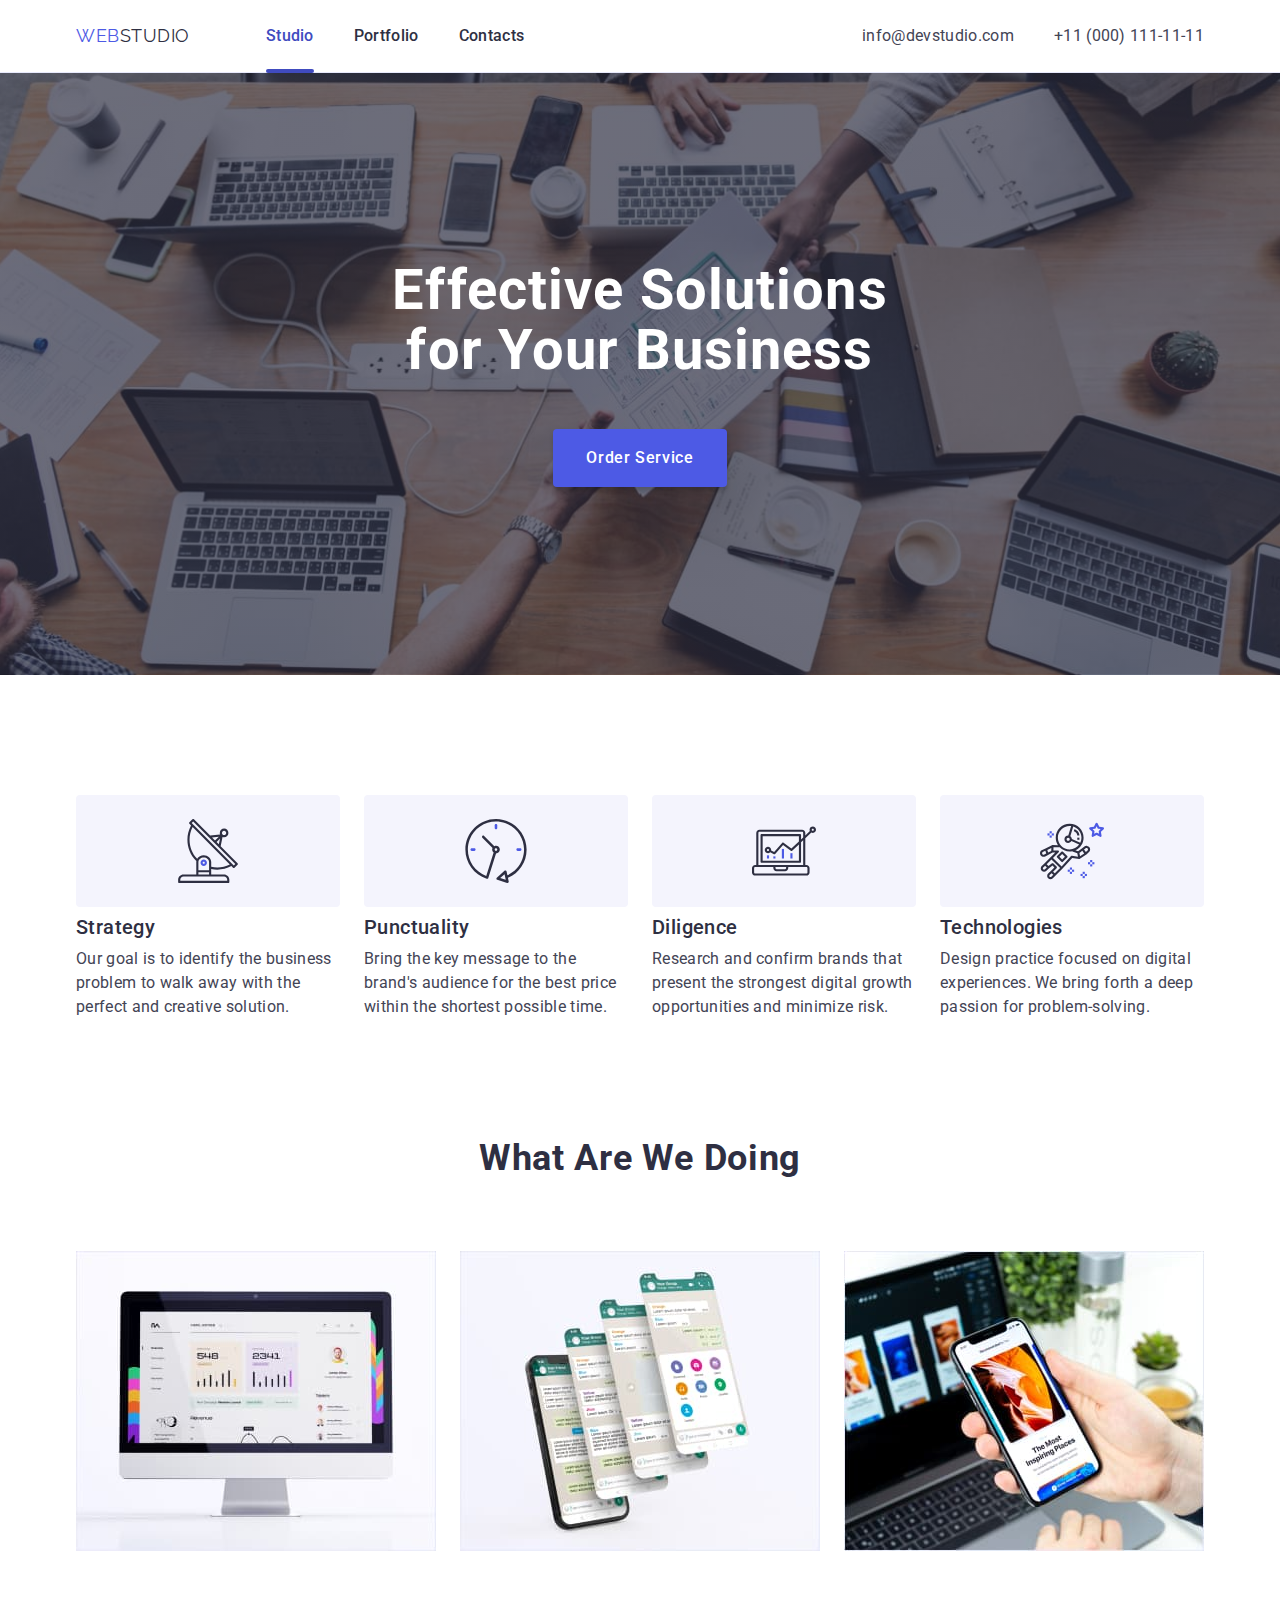
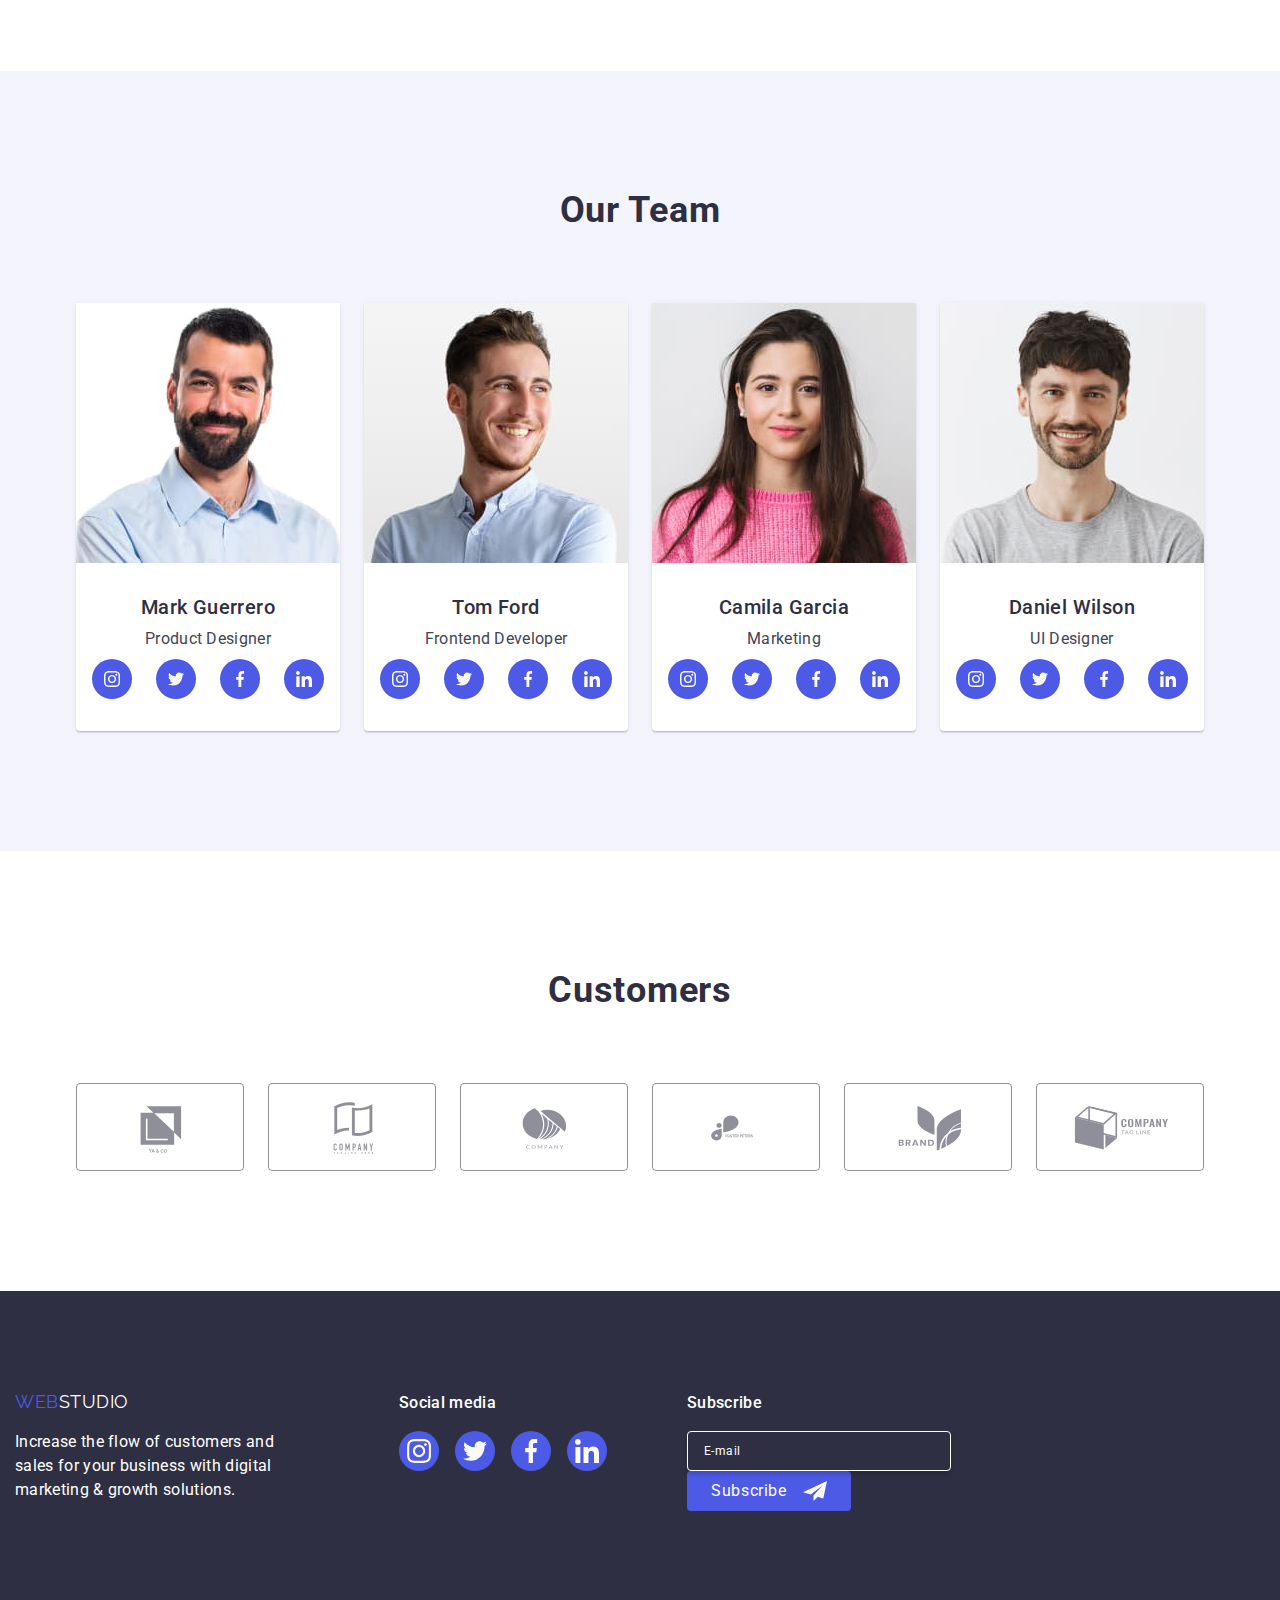
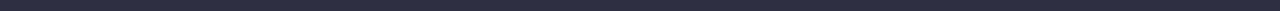
==== index.html @ 3566c00b "checkbox fixed" ====
<!DOCTYPE html>
<html lang="en">
  <head>
    <meta charset="UTF-8" />
    <meta name="viewport" content="width=device-width, initial-scale=1.0" />
    <title>Homework 5</title>
    <link rel="preconnect" href="https://fonts.googleapis.com" />
    <link rel="preconnect" href="https://fonts.gstatic.com" crossorigin />
    <link
      href="https://fonts.googleapis.com/css2?family=Raleway:wght@800&family=Roboto:wght@400;500;700&display=swap"
      rel="stylesheet"
    />
    <link
      rel="stylesheet"
      href="https://cdnjs.cloudflare.com/ajax/libs/modern-normalize/2.0.0/modern-normalize.min.css"
    />
    <link rel="stylesheet" href="./css/styles.css" />
  </head>
  <body>
    <header class="header">
      <div class="container">
        <nav class="header-navigation-section">
          <a href="./index.html" class="logo link">
            Web<span class="web_logo">Studio</span>
          </a>
          <ul class="nav-list list">
            <li class="nav-list-items">
              <a href="./index.html" class="current nav-link link"
                >Studio
                <div class="underline"></div
              ></a>
            </li>
            <li class="nav-list-items">
              <a href="./portfolio.html" class="nav-link link">Portfolio </a>
            </li>
            <li class="nav-list-items">
              <a href="" class="nav-link link">Contacts </a>
            </li>
          </ul>
        </nav>
        <address class="header-navigation-address">
          <ul class="address-list list">
            <li class="address-list-items">
              <a href="mailto:info@devstudio.com" class="connect link"
                >info@devstudio.com
              </a>
            </li>
            <li class="address-list-items">
              <a href="tel:+110001111111" class="connect link">+11 (000) 111-11-11</a>
            </li>
          </ul>
        </address>
      </div>
    </header>
    <main>
      <section class="hero section-a section">
        <div class="container hero-container">
          <h1 class="h-hero">Effective Solutions for Your Business</h1>
          <button data-modal-open type="button" class="main_button">Order Service</button>
        </div>
      </section>
      <section class="section-b section">
        <div class="container">
          <h2 class="visually-hidden">Description</h2>
          <ul class="list discription-list">
            <li class="discription-list-items anthena-icon">
              <div class="description-icons-div">
                <svg class="description-icons" width="64" height="64">
                  <use xlink:href="./images/icons.svg#icon-description-one"></use>
                </svg>
              </div>
              <h3 class="desc-three">Strategy</h3>
              <p class="desc-p">
                Our goal is to identify the business problem to walk away with the perfect
                and creative solution.
              </p>
            </li>
            <li class="discription-list-items clock-icon">
              <div class="description-icons-div">
                <svg class="description-icons" width="64" height="64">
                  <use xlink:href="./images/icons.svg#icon-description-two"></use>
                </svg>
              </div>
              <h3 class="desc-three">Punctuality</h3>
              <p class="desc-p">
                Bring the key message to the brand's audience for the best price within
                the shortest possible time.
              </p>
            </li>
            <li class="discription-list-items computer-icon">
              <div class="description-icons-div">
                <svg class="description-icons" width="64" height="64">
                  <use xlink:href="./images/icons.svg#icon-description-three"></use>
                </svg>
              </div>
              <h3 class="desc-three">Diligence</h3>
              <p class="desc-p">
                Research and confirm brands that present the strongest digital growth
                opportunities and minimize risk.
              </p>
            </li>
            <li class="discription-list-items cosmo-icon">
              <div class="description-icons-div">
                <svg class="description-icons" width="64" height="64">
                  <use xlink:href="./images/icons.svg#icon-discription-four"></use>
                </svg>
              </div>
              <h3 class="desc-three">Technologies</h3>
              <p class="desc-p">
                Design practice focused on digital experiences. We bring forth a deep
                passion for problem-solving.
              </p>
            </li>
          </ul>
        </div>
      </section>
      <section class="section-c section">
        <div class="container">
          <h2 class="all-two">What are we doing</h2>
          <ul class="list discription-list-img">
            <li class="discription-list-img-items">
              <img src="./images/what-1.jpg" alt="monitor" width="360" height="300" />
            </li>
            <li class="discription-list-img-items">
              <img
                src="./images/what-2.jpg"
                alt="multiple-screen"
                width="360"
                height="300"
              />
            </li>
            <li class="discription-list-img-items">
              <img
                src="./images/what-3.jpg"
                alt="mobile-phone"
                width="360"
                height="300"
              />
            </li>
          </ul>
        </div>
      </section>
      <section class="team_section section-d section">
        <div class="container">
          <h2 class="all-two">Our Team</h2>
          <ul class="list team-cards-list">
            <li class="team-cards-items">
              <img
                src="./images/product-designer.jpg"
                alt="Designer"
                width="264"
                height="260"
              />
              <div class="team-cards-text">
                <h3 class="desc-three">Mark Guerrero</h3>
                <p class="desc-p">Product Designer</p>
                <ul class="social-media-list-team">
                  <li class="social-media-list-items-team">
                    <a
                      class="link team-social-link"
                      href="https://instagram.com"
                      target="_blank"
                      ><svg class="icon team-icon" width="16" height="16">
                        <use
                          class="footer-social"
                          xlink:href="./images/icons.svg#icon-instagram"
                        ></use>
                      </svg>
                    </a>
                  </li>
                  <li class="social-media-list-items-team">
                    <a
                      class="link team-social-link"
                      href="https://twitter.com"
                      target="_blank"
                      ><svg class="icon team-icon" width="16" height="16">
                        <use
                          class="footer-social"
                          xlink:href="./images/icons.svg#icon-twitter"
                        ></use>
                      </svg>
                    </a>
                  </li>
                  <li class="social-media-list-items-team">
                    <a
                      class="link team-social-link"
                      href="https://facebook.com"
                      target="_blank"
                    >
                      <svg class="icon team-icon" width="16" height="16">
                        <use
                          class="footer-social"
                          xlink:href="./images/icons.svg#icon-facebook"
                        ></use>
                      </svg>
                    </a>
                  </li>
                  <li class="social-media-list-items-team">
                    <a
                      class="link team-social-link"
                      href="https://linkedin.com"
                      target="_blank"
                    >
                      <svg class="icon team-icon" width="16" height="16">
                        <use
                          class="footer-social"
                          xlink:href="./images/icons.svg#icon-linkedin"
                        ></use>
                      </svg>
                    </a>
                  </li>
                </ul>
              </div>
            </li>
            <li class="team-cards-items">
              <img
                src="./images/front-end-dev.jpg"
                alt="Frontend developer"
                width="264"
                height="260"
              />
              <div class="team-cards-text">
                <h3 class="desc-three">Tom Ford</h3>
                <p class="desc-p">Frontend Developer</p>
                <ul class="social-media-list-team">
                  <li class="social-media-list-items-team">
                    <a
                      class="link team-social-link"
                      href="https://instagram.com"
                      target="_blank"
                      ><svg class="icon team-icon" width="16" height="16">
                        <use
                          class="footer-social"
                          xlink:href="./images/icons.svg#icon-instagram"
                        ></use>
                      </svg>
                    </a>
                  </li>
                  <li class="social-media-list-items-team">
                    <a
                      class="link team-social-link"
                      href="https://twitter.com"
                      target="_blank"
                      ><svg class="icon team-icon" width="16" height="16">
                        <use
                          class="footer-social"
                          xlink:href="./images/icons.svg#icon-twitter"
                        ></use>
                      </svg>
                    </a>
                  </li>
                  <li class="social-media-list-items-team">
                    <a
                      class="link team-social-link"
                      href="https://facebook.com"
                      target="_blank"
                    >
                      <svg class="icon team-icon" width="16" height="16">
                        <use
                          class="footer-social"
                          xlink:href="./images/icons.svg#icon-facebook"
                        ></use>
                      </svg>
                    </a>
                  </li>
                  <li class="social-media-list-items-team">
                    <a
                      class="link team-social-link"
                      href="https://linkedin.com"
                      target="_blank"
                    >
                      <svg class="icon team-icon" width="16" height="16">
                        <use
                          class="footer-social"
                          xlink:href="./images/icons.svg#icon-linkedin"
                        ></use>
                      </svg>
                    </a>
                  </li>
                </ul>
              </div>
            </li>
            <li class="team-cards-items">
              <img
                src="./images/marketologist.jpg"
                alt="Marketologist"
                width="264"
                height="260"
              />
              <div class="team-cards-text">
                <h3 class="desc-three">Camila Garcia</h3>
                <p class="desc-p">Marketing</p>
                <ul class="social-media-list-team">
                  <li class="social-media-list-items-team">
                    <a
                      class="link team-social-link"
                      href="https://instagram.com"
                      target="_blank"
                      ><svg class="icon team-icon" width="16" height="16">
                        <use
                          class="footer-social"
                          xlink:href="./images/icons.svg#icon-instagram"
                        ></use>
                      </svg>
                    </a>
                  </li>
                  <li class="social-media-list-items-team">
                    <a
                      class="link team-social-link"
                      href="https://twitter.com"
                      target="_blank"
                      ><svg class="icon team-icon" width="16" height="16">
                        <use
                          class="footer-social"
                          xlink:href="./images/icons.svg#icon-twitter"
                        ></use>
                      </svg>
                    </a>
                  </li>
                  <li class="social-media-list-items-team">
                    <a
                      class="link team-social-link"
                      href="https://facebook.com"
                      target="_blank"
                    >
                      <svg class="icon team-icon" width="16" height="16">
                        <use
                          class="footer-social"
                          xlink:href="./images/icons.svg#icon-facebook"
                        ></use>
                      </svg>
                    </a>
                  </li>
                  <li class="social-media-list-items-team">
                    <a
                      class="link team-social-link"
                      href="https://linkedin.com"
                      target="_blank"
                    >
                      <svg class="icon team-icon" width="16" height="16">
                        <use
                          class="footer-social"
                          xlink:href="./images/icons.svg#icon-linkedin"
                        ></use>
                      </svg>
                    </a>
                  </li>
                </ul>
              </div>
            </li>
            <li class="team-cards-items">
              <img src="./images/designer.jpg" alt="designer" width="264" height="260" />
              <div class="team-cards-text">
                <h3 class="desc-three">Daniel Wilson</h3>
                <p class="desc-p">UI Designer</p>
                <ul class="social-media-list-team">
                  <li class="social-media-list-items-team">
                    <a
                      class="link team-social-link"
                      href="https://instagram.com"
                      target="_blank"
                      ><svg class="icon team-icon" width="16" height="16">
                        <use
                          class="footer-social"
                          xlink:href="./images/icons.svg#icon-instagram"
                        ></use>
                      </svg>
                    </a>
                  </li>
                  <li class="social-media-list-items-team">
                    <a
                      class="link team-social-link"
                      href="https://twitter.com"
                      target="_blank"
                      ><svg class="icon team-icon" width="16" height="16">
                        <use
                          class="footer-social"
                          xlink:href="./images/icons.svg#icon-twitter"
                        ></use>
                      </svg>
                    </a>
                  </li>
                  <li class="social-media-list-items-team">
                    <a
                      class="link team-social-link"
                      href="https://facebook.com"
                      target="_blank"
                    >
                      <svg class="icon team-icon" width="16" height="16">
                        <use
                          class="footer-social"
                          xlink:href="./images/icons.svg#icon-facebook"
                        ></use>
                      </svg>
                    </a>
                  </li>
                  <li class="social-media-list-items-team">
                    <a
                      class="link team-social-link"
                      href="https://linkedin.com"
                      target="_blank"
                    >
                      <svg class="icon team-icon" width="16" height="16">
                        <use
                          class="footer-social"
                          xlink:href="./images/icons.svg#icon-linkedin"
                        ></use>
                      </svg>
                    </a>
                  </li>
                </ul>
              </div>
            </li>
          </ul>
        </div>
      </section>
      <section class="section customers-section section-f">
        <div class="container">
          <h2 class="all-two">Customers</h2>
          <ul class="customers-list list">
            <li class="customers-list-items">
              <a href="" class="link customer-links">
                <svg class="icon customers" width="104" height="56">
                  <use xlink:href="./images/icons.svg#icon-customer-one"></use>
                </svg>
              </a>
            </li>
            <li class="customers-list-items">
              <a href="" class="link customer-links">
                <svg class="icon customers" width="104" height="56">
                  <use xlink:href="./images/icons.svg#icon-customer-two"></use>
                </svg>
              </a>
            </li>
            <li class="customers-list-items">
              <a href="" class="link customer-links">
                <svg class="icon customers" width="104" height="56">
                  <use xlink:href="./images/icons.svg#icon-customer-three"></use>
                </svg>
              </a>
            </li>
            <li class="customers-list-items">
              <a href="" class="link customer-links">
                <svg class="icon customers" width="104" height="56">
                  <use xlink:href="./images/icons.svg#icon-customer-four"></use>
                </svg>
              </a>
            </li>
            <li class="customers-list-items">
              <a href="" class="link customer-links">
                <svg class="icon customers" width="104" height="56">
                  <use xlink:href="./images/icons.svg#icon-customer-five"></use>
                </svg>
              </a>
            </li>
            <li class="customers-list-items">
              <a href="" class="link customer-links">
                <svg class="icon customers" width="104" height="56">
                  <use xlink:href="./images/icons.svg#icon-customer-six"></use>
                </svg>
              </a>
            </li>
          </ul>
        </div>
      </section>
    </main>
    <footer class="footer">
      <div class="container footer-div">
        <div class="logo-text">
          <a href="./index.html" class="logo link logo-bottom"
            >Web<span class="web_logo white_logo">Studio</span></a
          >
          <p class="footer-p">
            Increase the flow of customers and sales for your business with digital
            marketing & growth solutions.
          </p>
        </div>
        <div class="social-media">
          <p class="social-media-paragraph">Social media</p>
          <ul class="social-media-list">
            <li class="social-media-list-items">
              <a
                class="link foter-icon-links"
                href="https://instagram.com"
                target="_blank"
                ><svg class="icon footer-icon" width="24" height="24">
                  <use
                    class="footer-social"
                    xlink:href="./images/icons.svg#icon-instagram"
                  ></use>
                </svg>
              </a>
            </li>
            <li class="social-media-list-items">
              <a class="link foter-icon-links" href="https://twitter.com" target="_blank"
                ><svg class="icon footer-icon" width="24" height="24">
                  <use
                    class="footer-social"
                    xlink:href="./images/icons.svg#icon-twitter"
                  ></use>
                </svg>
              </a>
            </li>
            <li class="social-media-list-items">
              <a
                class="link foter-icon-links"
                href="https://facebook.com"
                target="_blank"
              >
                <svg class="icon footer-icon" width="24" height="24">
                  <use
                    class="footer-social"
                    xlink:href="./images/icons.svg#icon-facebook"
                  ></use>
                </svg>
              </a>
            </li>
            <li class="social-media-list-items">
              <a
                class="link foter-icon-links"
                href="https://linkedin.com"
                target="_blank"
              >
                <svg class="icon footer-icon" width="24" height="24">
                  <use
                    class="footer-social"
                    xlink:href="./images/icons.svg#icon-linkedin"
                  ></use>
                </svg>
              </a>
            </li>
          </ul>
        </div>
        <div class="subscribe-form">
          <p class="subscribe-form-text">Subscribe</p>
          <form class="subscribe-input-form">
            <label class="subscribe-input-form-label">
              <input
                class="subscribe-input"
                type="email"
                name="email"
                placeholder="E-mail"
              />
            </label>
            <button class="subscribe-input-button" type="button">
              Subscribe
              <svg class="subscribe-input-icon" width="24" height="24">
                <use xlink:href="./images/icons.svg#airplane"></use>
              </svg>
            </button>
          </form>
        </div>
      </div>
    </footer>
    <div data-modal class="backdrop is-hidden">
      <div class="modal">
        <button data-modal-close class="modal-btn" type="button">
          <svg class="modal-button-icon" width="8" height="8">
            <use xlink:href="./images/icons.svg#cross"></use>
          </svg>
        </button>
        <p class="modal-container-text">Leave your contacts and we will call you back</p>
        <form class="modal-form">
          <div class="modal-form-container">
            <label class="form-labels" for="user-name">Name </label>
            <div class="form-labels-input-icons">
              <input class="form-inputs" type="text" id="user-name" />
              <svg class="modal-input-icon" width="18" height="24">
                <use xlink:href="./images/icons.svg#icon-person"></use>
              </svg>
            </div>
            <label class="form-labels" for="user-phone"> Phone </label>
            <div class="form-labels-input-icons">
              <input class="form-inputs" type="tel" id="user-phone" />
              <svg class="modal-input-icon" width="18" height="24">
                <use xlink:href="./images/icons.svg#icon-phone"></use>
              </svg>
            </div>
            <label class="form-labels" for="user-email"> Email </label>
            <div class="form-labels-input-icons">
              <input class="form-inputs" type="email" id="user-email" />
              <svg class="modal-input-icon" width="18" height="24">
                <use xlink:href="./images/icons.svg#icon-email"></use>
              </svg>
            </div>
            <div class="form-textarea">
              <label class="form-labels-textarea" for="user-comment"> Comment </label>
              <textarea
                class="form-textarea-input"
                placeholder="Text input"
                id="user-comment"
              ></textarea>
            </div>
            <div class="form-checkbox">
              <input
                class="form-checkbox-input visually-hidden"
                name="user-privacy"
                type="checkbox"
                id="user-privacy"
                value="true"
              />
              <label class="form-labels privat-policy-text" for="user-privacy">
                <span class="form-checkbox-span">
                  <svg class="icon-accept-svg" width="10" height="8">
                    <use xlink:href="./images/icons.svg#icon-accept"></use>
                  </svg>
                </span>
                I accept the terms and conditions of the
                <a class="private-policy" href="./images/coffee.jpg" target="_blank"
                  >Privacy Policy</a
                >
              </label>
            </div>
            <button class="form-submit-button" type="submit">Submit</button>
          </div>
        </form>
      </div>
    </div>
    <script src="./js/modal.js"></script>
  </body>
</html>
---- css/styles.css ----
:root {
  --dark: #2e2f42;
  --primary-brand: #4d5ae5;
  --pressed-state: #404bbf;
  --success: #31d0aa;
  --text: #434455;
  --subtle-text: #8e8f99;
  --accent: #e7e9fc;
  --light: #f4f4fd;
  --modal-overlay: #2e2f4266;
  --here-background: #2e2f42b2;
  --white-background: #ffffff;
  --modal-background: #fcfcfc;
  --white: #fff;
}

a .underline:focus,
a .underline:hover {
  opacity: 1;
}
/* загальні вимоги до тегів */
.container {
  width: 1158px;
  padding: 0 15px;
  margin: 0 auto;
}

.section {
  padding: 120px 0;
}

.section-c {
  padding-top: 0;
  padding-bottom: 120px;
}

h1,
h2,
h3,
p {
  margin-top: 0;
  margin-bottom: 0;
}

img {
  display: block;
}

ul {
  display: flex;
  gap: 24px;

  padding: 0;
  margin: 0;

  list-style-type: none;
}

.link {
  text-decoration: none;
}

.list {
  padding-left: 0;
}

body {
  font-family: "Roboto", sans-serif;

  color: var(--dark);
  background-color: var(--white);
}

/* скритий h1 на portfolio*/

.visually-hidden {
  position: absolute;
  width: 1px;
  height: 1px;
  margin: -1px;
  border: 0;
  padding: 0;
  white-space: nowrap;
  clip-path: inset(100%);
  clip: rect(0 0 0 0);
  overflow: hidden;
}

/* весь h2 текст на index.html */
.all-two {
  text-align: center;

  color: var(--dark);

  font-size: 36px;
  line-height: 1.11;
  letter-spacing: 0.72px;
  text-transform: capitalize;

  margin-bottom: 72px;
}

/* весь h3 */
.desc-three {
  color: var(--dark);

  font-size: 20px;
  font-weight: 500;
  line-height: 1.2;
  letter-spacing: 0.4px;

  margin-bottom: 8px;
}

/* Область хедера */

.header {
  border-bottom: 1px solid var(--accent);
  width: 100%;
  box-shadow: 0px 2px 1px rgba(46, 47, 66, 0.08), 0px 1px 1px rgba(46, 47, 66, 0.16),
    0px 1px 6px rgba(46, 47, 66, 0.08);
}

header .container {
  display: flex;
  flex-wrap: wrap;
}

/* Навігація включаючи логотип */
.header-navigation-section {
  display: flex;
  align-items: center;
  margin-right: auto;
}

.logo {
  font-family: "Raleway", sans-serif;
  font-size: 18px;
  line-height: 1.17;
  letter-spacing: 0.03em;
  text-transform: uppercase;

  color: var(--primary-brand);

  margin-right: 76px;
}

.web_logo {
  color: var(--dark);
}

/* навігація (ссилки) в хедері без логотипу */

.nav-list {
  display: flex;
  flex-wrap: wrap;
  gap: 40px;
}

.nav-link {
  position: relative;

  color: var(--dark);

  font-size: 16px;
  font-weight: 500;
  line-height: 1.5;
  letter-spacing: 0.02em;

  padding: 27px 0;

  transition: color 250ms cubic-bezier(0.4, 0, 0.2, 1);
}

.nav-link:hover,
.nav-link:focus {
  color: var(--pressed-state);
}

.current {
  color: var(--pressed-state);
}

/* Адресса  */
.header-navigation-address {
  align-items: center;
  position: relative;

  font-style: normal;
}

.address-list {
  display: flex;
  flex-wrap: wrap;
  gap: 40px;
  justify-content: right;
}

.address-list-items {
  padding: 24px 0;
}

.header-navigation-address .connect {
  position: relative;

  color: var(--text);
  font-size: 16px;
  font-weight: 400;
  line-height: 1.5;
  letter-spacing: 0.02em;

  transition: color 250ms cubic-bezier(0.4, 0, 0.2, 1);
}

.header-navigation-address .connect:hover,
.header-navigation-address .connect:focus {
  color: var(--pressed-state);
}

/* лінія під навігацією */
.current:after,
.current:after {
  content: "";
  position: absolute;

  bottom: -1px;
  left: 0;
  width: 100%;
  height: 4px;

  border-radius: 2px;

  background-color: var(--pressed-state);
}

/* Hero секція */
/* h1 на hiro секції */
.h-hero {
  color: var(--white);
  font-size: 56px;
  text-align: center;
  font-style: normal;
  font-weight: 700;
  line-height: 1.07;
  letter-spacing: 0.02em;

  max-width: 496px;
}

.hero {
  background-color: var(--dark);
  background-image: linear-gradient(
      to bottom,
      rgba(46, 47, 66, 0.7),
      rgba(46, 47, 66, 0.7)
    ),
    url(../images/people-office.jpg);
  background-repeat: no-repeat;
  background-position: center;
  background-size: cover;

  max-width: 1440px;

  padding-bottom: 188px;
  padding-top: 188px;
}

.hero-container {
  display: flex;
  flex-direction: column;
  align-items: center;
}

/* кнопка з hero */
.main_button {
  font-family: "Roboto", sans-serif;
  color: var(--white);
  font-size: 16px;
  font-weight: 500;
  line-height: 24px;
  letter-spacing: 0.04em;
  text-align: center;

  border: 1px solid transparent;
  border-radius: 4px;

  background: var(--primary-brand);
  box-shadow: 0px 4px 4px 0px rgba(0, 0, 0, 0.15);

  min-width: 169px;
  padding: 16px 32px;
  margin-top: 48px;

  transition: background-color 250ms cubic-bezier(0.4, 0, 0.2, 1);
}

.main_button:focus,
.main_button:hover {
  background: var(--pressed-state);
  cursor: pointer;
}

/* cекція 2 опис та 3 картинки*/

.discription-list-img,
.discription-list {
  display: flex;
  flex-wrap: wrap;
  gap: 24px;
}

.description-icons-div {
  background-color: var(--light);
  height: 112px;
  display: flex;
  align-items: center;
  justify-content: center;
  border-radius: 4px;
  margin-bottom: 8px;
}

.discription-list-items {
  min-width: 264px;
  width: calc((100% - 72px) / 4);
}

.discription-list-img-items {
  width: calc((100% - 48px) / 3);
}

.desc-p {
  font-size: 16px;
  line-height: 1.5;
  letter-spacing: 0.02em;

  color: var(--text);
}

/* секція команди */

.team-icon {
  display: flex;
  justify-content: center;
  align-items: center;
  margin: 12px 12px;
  fill: var(--light);
}

.team-social-link {
  width: 100%;
  transition: background-color 250ms cubic-bezier(0.4, 0, 0.2, 1);
  height: 100%;
  background-color: var(--primary-brand);
  border-radius: 50%;
  display: flex;
  align-items: center;
  justify-content: center;
}

.team-social-link:hover,
.team-social-link:focus {
  background-color: var(--pressed-state);
}

.social-media-list-team {
  justify-content: center;
  margin: 0 auto;
}

.team_section {
  background-color: var(--light);
}

.team-cards {
  max-width: 264px;
}

.team-cards-items {
  max-width: 264px;
  width: calc((100% - 72px) / 4);

  text-align: center;

  background: var(--white);
  border-radius: 0px 0px 4px 4px;
  box-shadow: 0px 2px 1px 0px rgba(46, 47, 66, 0.08),
    0px 1px 1px 0px rgba(46, 47, 66, 0.16), 0px 1px 6px 0px rgba(46, 47, 66, 0.08);
}

.team-cards-items p {
  padding-bottom: 8px;
}

.team-cards-text {
  padding: 32px 0px;
}
.customer-links {
  color: var(--subtle-text);
  display: flex;
  align-items: center;
  justify-content: center;

  width: 100%;
  height: 100%;

  border: 1px solid var(--subtle-text);
  border-radius: 4px;

  transition: border-color 250ms cubic-bezier(0.4, 0, 0.2, 1),
    color 250ms cubic-bezier(0.4, 0, 0.2, 1);
}

.customers {
  fill: currentColor;

  width: 168px;
  height: 88px;
  padding: 16px 32px;
  justify-content: center;

  transition-property: fill;
  transition-duration: 250ms;
}

.customer-links:hover,
.customer-links:focus {
  border-color: var(--pressed-state);
  color: var(--pressed-state);
}

.customers:hover,
.customers:focus {
  fill: var(--pressed-state);
}

.customers-list {
  display: flex;
  justify-content: center;
  flex-wrap: wrap;
}

.customers-list-items {
  position: relative;
  display: flex;
  height: 88px;
  width: calc((100% - 120px) / 6);
}

/* футер */
.footer {
  background-color: var(--dark);
  color: var(--light);

  padding-top: 100px;
  padding-bottom: 100px;
  padding-right: 159px;
}

.logo-text {
  margin-right: 120px;
}

.footer,
.footer-div {
  display: flex;
  align-items: baseline;
}

.footer-p {
  font-size: 16px;
  line-height: 1.5;
  letter-spacing: 0.02em;
  color: var(--white-background);

  width: 264px;
}

.social-media-paragraph {
  font-weight: 500;
  font-size: 16px;
  line-height: 1.5;
  letter-spacing: 0.02em;
  color: var(--white-background);
  margin-bottom: 16px;
}

.white_logo {
  color: var(--white-background);
}

.logo-bottom {
  display: inline-block;
  margin-right: 0;
  margin-bottom: 18px;
}

/* social links footer */

.social-media-list {
  display: flex;
  flex-wrap: wrap;
  gap: 16px;
}

.foter-icon-links {
  width: 100%;
  height: 100%;

  background-color: var(--primary-brand);
  border-radius: 50%;

  display: flex;
  justify-content: center;
  align-items: center;
  transition: background-color 250ms cubic-bezier(0.4, 0, 0.2, 1);
}

.footer-icon {
  display: flex;
  justify-content: center;
  align-items: center;
  margin: 8px 8px;
  fill: var(--light);
}

.social-media-list-items {
  transition-property: background-color;
  transition-duration: 250ms;
}

.foter-icon-links:focus,
.foter-icon-links:hover {
  background-color: var(--success);
}

.footer-social {
  fill: var(--modal-background);
}

.subscribe-form {
  margin-left: 80px;
}

.subscribe-form-text {
  margin-bottom: 16px;

  font-size: 16px;
  font-weight: 500;
  line-height: 1.5;
  letter-spacing: 0.02em;
  color: var(--white);
}

.subscribe-input {
  width: 264px;
  height: 40px;
  border-radius: 4px;
  border: 1px solid var(--white, #fff);
  box-shadow: 0px 4px 4px 0px rgba(0, 0, 0, 0.15);
  flex-shrink: 0;
  background-color: transparent;
  padding-left: 16px;
  color: var(--white);

  font-size: 12px;
  font-weight: 400;
  line-height: 1.5;
  letter-spacing: 0.04em;
}

.subscribe-input::placeholder {
  color: var(--white);
  font-size: 12px;
  font-weight: 400;
  line-height: 2;
  letter-spacing: 0.04em;
}

.subscribe-input-form-label {
  display: flex;
  gap: 24px;
}

.subscribe-input-button {
  display: flex;
  justify-content: center;
  align-items: center;

  padding: 8px 24px;

  color: var(--white);
  font-size: 16px;
  line-height: 1.5;
  letter-spacing: 0.04em;

  border: none;
  border-radius: 4px;
  background-color: var(--primary-brand);

  transition: background-color 250ms cubic-bezier(0.4, 0, 0.2, 1);
}
.subscribe-input-icon {
  margin-left: 16px;
  opacity: 1;
  transition: transform 150ms cubic-bezier(0.4, 0, 0.2, 1), opacity 250ms linear;
}

.subscribe-input-button:focus,
.subscribe-input-button:hover {
  background-color: var(--pressed-state);
  cursor: pointer;
}

.subscribe-input-button:active .subscribe-input-icon {
  transform: translate(500%, -1000%);
  opacity: 0;
}

/* кнопки з portfolio.html */
.nav-buttons-list {
  display: flex;
  justify-content: center;
  margin-bottom: 72px;
}

.nav-buttons {
  font-family: "Roboto", sans-serif;
  text-decoration: none;
  font-size: 16px;
  font-weight: 500;
  line-height: 1.5;
  letter-spacing: 0.04em;
  color: var(--primary-brand);

  background: var(--light);

  border-radius: 4px;
  border: 1px solid var(--accent);

  height: 48px;
  padding: 12px 24px;

  transition: color 250ms cubic-bezier(0.4, 0, 0.2, 1),
    background-color 250ms cubic-bezier(0.4, 0, 0.2, 1),
    border-color 250ms cubic-bezier(0.4, 0, 0.2, 1),
    box-shadow 250ms cubic-bezier(0.4, 0, 0.2, 1);
}

.nav-buttons:hover,
.nav-buttons:focus {
  color: var(--white);
  background-color: var(--pressed-state);
  border: 1px solid transparent;
  cursor: pointer;
  box-shadow: 0px 3px 1px rgba(0, 0, 0, 0.1), 0px 2px 1px rgba(0, 0, 0, 0.08),
    0px 2px 2px rgba(0, 0, 0, 0.12);
}

/* секція з картинками на partfolio.html */
.images-block-big-list .overlay {
  position: relative;
  overflow: hidden;
  width: 360px;
  height: 300px;
}

.images-block-big-list .overlay-p {
  position: absolute;
  top: 0;
  font-size: 16px;
  line-height: 1.5;
  letter-spacing: 0.02em;
  padding: 40px 32px;
  color: var(--light);
  background-color: var(--primary-brand);
  height: 100%;
  width: 100%;
  transform: translateY(100%);
  transition: transform 250ms cubic-bezier(0.4, 0, 0.2, 1);
}

.images-block-big {
  display: flex;
  flex-wrap: wrap;
  row-gap: 48px;
  column-gap: 24px;
  justify-content: center;
}

.images-block-big-list {
  background: var(--white);
  width: calc((100% - 48px) / 3);
}

.images-block-big-link {
  display: block;
  text-decoration: none;
  transition: box-shadow 250ms cubic-bezier(0.4, 0, 0.2, 1),
    transform 400ms cubic-bezier(0.4, 0, 0.2, 1);
  transform: scale(1);
}

.images-block-big-link:hover .overlay-p,
.images-block-big-link:focus .overlay-p {
  transform: translateY(0%);
}

.images-block-big-link:focus,
.images-block-big-link:hover {
  box-shadow: 0px 1px 6px rgba(46, 47, 66, 0.08), 0px 1px 1px rgba(46, 47, 66, 0.16),
    0px 2px 1px rgba(46, 47, 66, 0.08);
  transform: scale(1.05);
}

.images-block-big-text {
  padding: 32px 16px;
  border: 1px solid var(--accent);
  border-top: none;
}

.images_section_portfolio {
  padding: 96px 0 120px 0;
}

/* Модальне вікно */

.backdrop {
  position: fixed;
  top: 0;
  left: 0;

  width: 100%;
  height: 100%;

  background-color: rgba(46, 47, 66, 0.4);
  opacity: 1;
  transform: scale(1);

  transition: opacity 250ms cubic-bezier(0.4, 0, 0.2, 1),
    visibility 250ms cubic-bezier(0.4, 0, 0.2, 1);
}

.backdrop.is-hidden {
  opacity: 0;
  visibility: hidden;
  pointer-events: none;
}

.backdrop.is-hidden .modal {
  transform: translate(-50%, -50%) scale(0.9);
}

.modal {
  position: absolute;
  top: 50%;
  left: 50%;
  transform: translate(-50%, -50%) scale(1);

  padding: 72px 24px 24px 24px;

  min-width: 408px;
  min-height: 584px;

  background: var(--modal-background);
  box-shadow: 0px 1px 1px rgba(0, 0, 0, 0.14), 0px 1px 3px rgba(0, 0, 0, 0.12),
    0px 2px 1px rgba(0, 0, 0, 0.2);
  border-radius: 4px;

  transition: transform 250ms cubic-bezier(0.4, 0, 0.2, 1);
}

.modal-container-text {
  color: var(--dark);
  text-align: center;
  font-size: 16px;
  font-weight: 500;
  line-height: 1.5;
  letter-spacing: 0.02em;
  margin-bottom: 16px;
}

.modal-form-container {
  display: flex;
  flex-direction: column;
  gap: 8px;
}

.form-labels {
  display: block;
  color: var(--subtle-text);
  font-size: 12px;
  font-weight: 400;
  line-height: 1.17;
  letter-spacing: 0.04em;
}

.form-labels-input-icons {
  position: relative;
}

.form-inputs {
  width: 100%;
  height: 40px;

  border-radius: 4px;
  border: 1px solid rgba(46, 47, 66, 0.4);

  background-color: transparent;

  padding-left: 38px;
  outline: transparent;

  transition: border-color 250ms cubic-bezier(0.4, 0, 0.2, 1);
}

.form-inputs:focus,
.form-inputs:hover {
  border-color: var(--primary-brand);
}

.modal-input-icon {
  position: absolute;
  left: 16px;
  top: 50%;

  fill: var(--dark);

  transform: translateY(-50%);
  transition: fill 250ms cubic-bezier(0.4, 0, 0.2, 1);
}

.form-labels-input-icons:focus .modal-input-icon,
.form-labels-input-icons:hover .modal-input-icon {
  fill: var(--primary-brand);
}

.form-labels-textarea {
  margin-bottom: 8px;

  display: block;
  color: var(--subtle-text);
  font-size: 12px;
  font-weight: 400;
  line-height: 1.17;
  letter-spacing: 0.04em;
}

.form-textarea-input {
  width: 100%;
  height: 120px;

  font-size: 12px;
  line-height: 1.17;
  letter-spacing: 0.04em;
  color: var(--dark);

  border: 1px solid rgba(46, 47, 66, 0.4);
  border-radius: 4px;
  background-color: transparent;

  padding: 8px 16px;
  outline: transparent;

  resize: none;

  transition: border-color 250ms cubic-bezier(0.4, 0, 0.2, 1);
}

.form-textarea-input:focus,
.form-textarea-input:hover {
  border-color: var(--primary-brand);
}

.form-checkbox {
  margin-bottom: 24px;
}

.form-checkbox-span {
  display: inline-flex;
  align-items: center;
  justify-content: center;
  margin-right: 4px;
  fill: transparent;
  width: 16px;
  height: 16px;
  border: 1px solid rgba(46, 47, 66, 0.4);
  border-radius: 2px;
  transition: background-color 250ms cubic-bezier(0.4, 0, 0.2, 1),
    border 250ms cubic-bezier(0.4, 0, 0.2, 1), fill 250ms cubic-bezier(0.4, 0, 0.2, 1);
}

.form-checkbox-input:checked + .form-labels .form-checkbox-span {
  background-color: var(--primary-brand);
  border-color: var(--primary-brand);
  fill: var(--light);
}

.private-policy {
  color: var(--primary-brand);
}

.form-submit-button {
  display: block;
  min-width: 169px;
  height: 56px;
  font-weight: 500;

  font-family: "Roboto", sans-serif;
  font-size: 16px;
  line-height: 1.5;
  letter-spacing: 0.04em;
  color: var(--white);

  cursor: pointer;

  background-color: var(--primary-brand);
  border: none;
  border-radius: 4px;

  transition: background-color 250ms cubic-bezier(0.4, 0, 0.2, 1);
}

.modal-btn {
  position: absolute;
  top: 24px;
  right: 24px;
  display: flex;
  align-items: center;
  justify-content: center;
  width: 24px;
  height: 24px;
  border: 1px solid rgba(0, 0, 0, 0.1);
  border-radius: 50%;
  cursor: pointer;
  background-color: var(--accent);
  transition: background-color 250ms cubic-bezier(0.4, 0, 0.2, 1),
    border 250ms cubic-bezier(0.4, 0, 0.2, 1);
  padding: 0;
}

.modal-button-icon {
  min-height: 24px;
  min-width: 24px;
  transition: fill 250ms cubic-bezier(0.4, 0, 0.2, 1);
}

.modal-btn:focus,
.modal-btn:hover {
  background-color: var(--pressed-state);
  border: none;
  fill: var(--white-background);
}
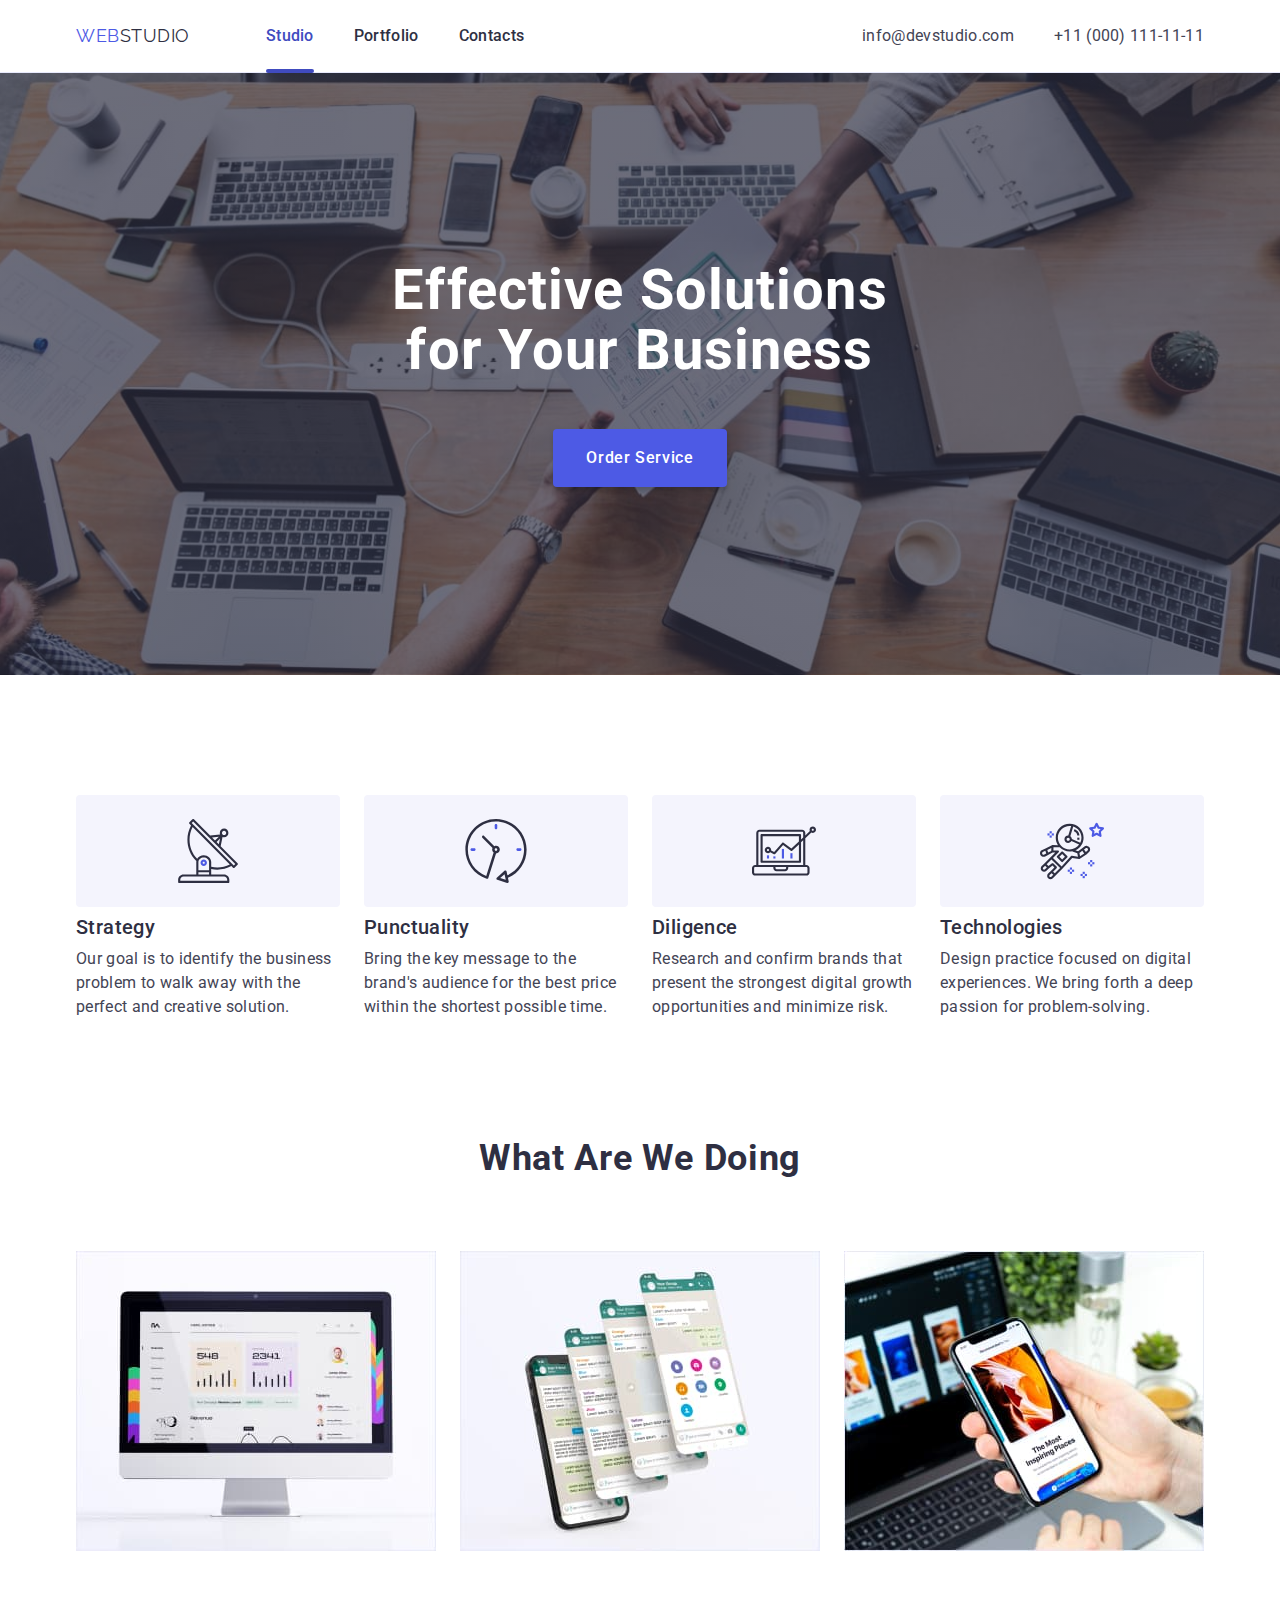
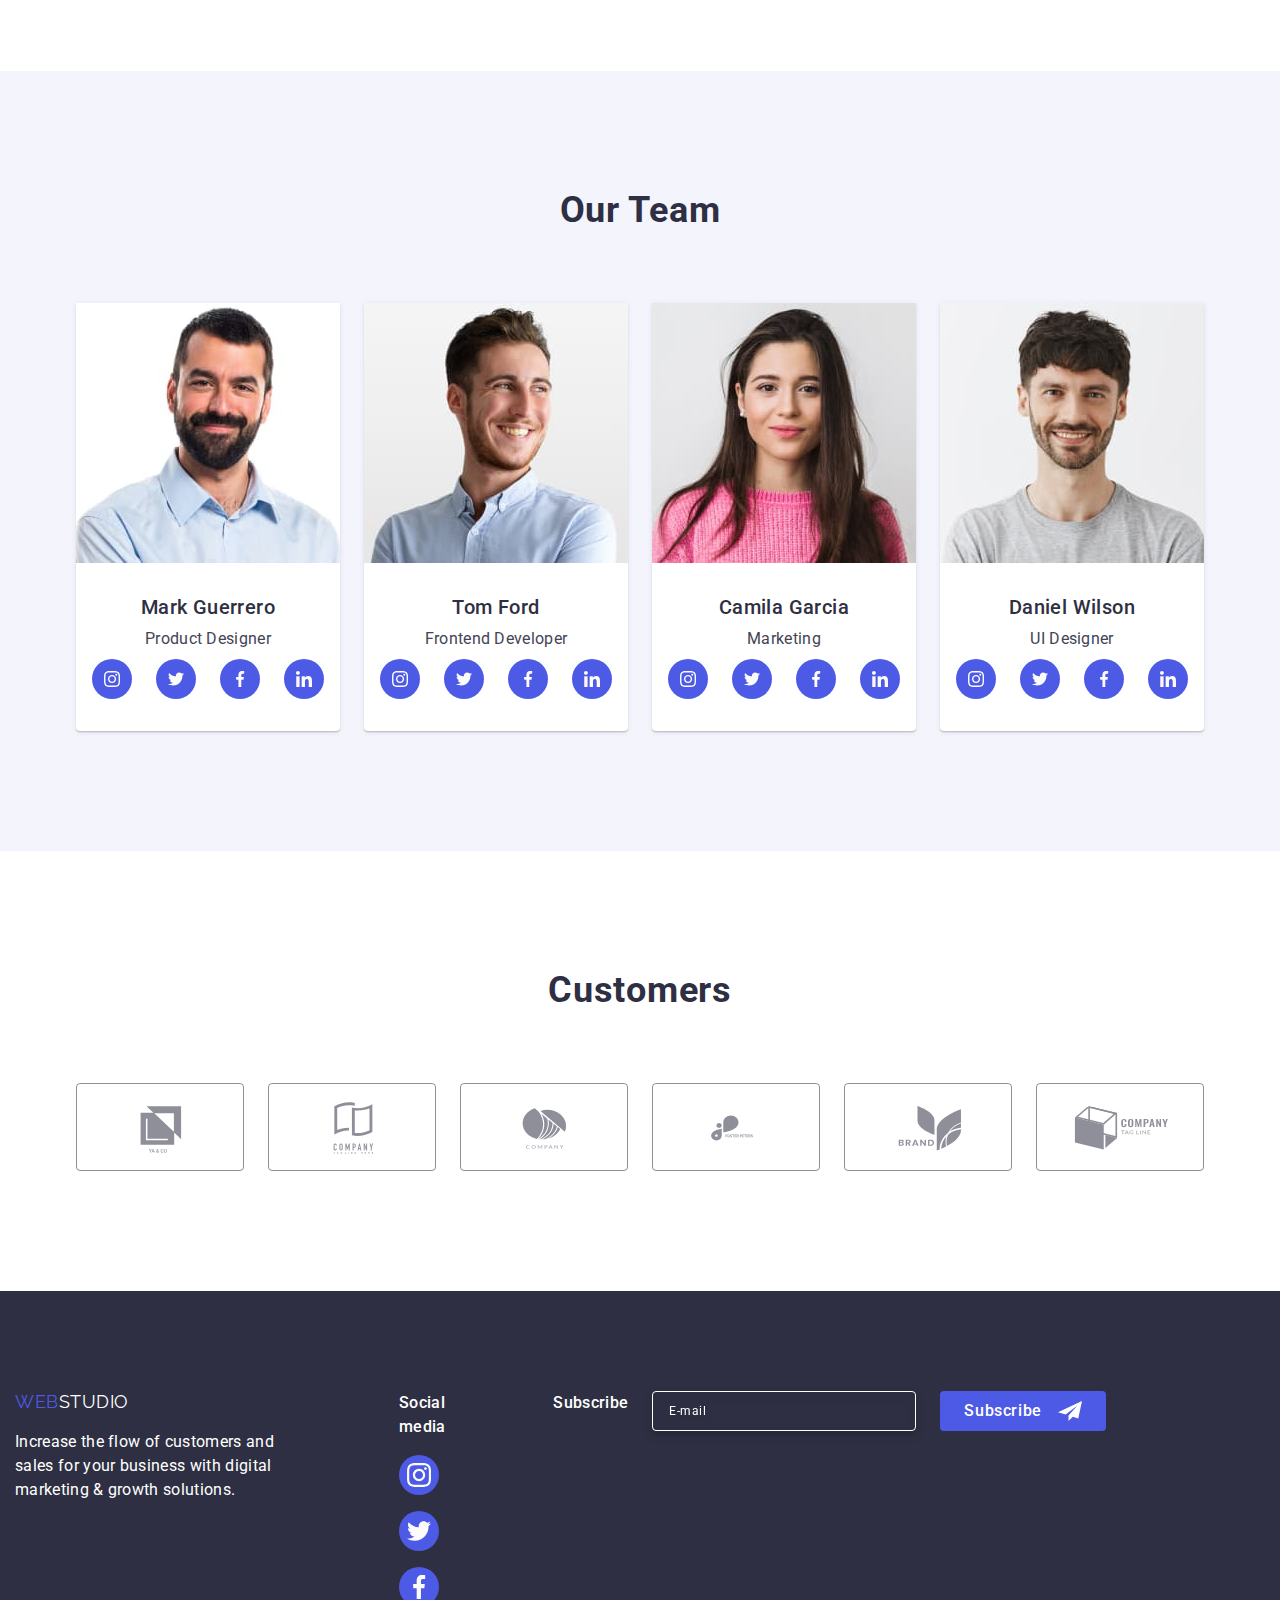
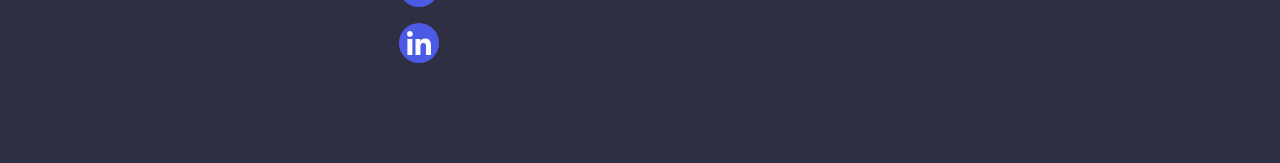
==== commit 00e17a17: "corrections for autochecker" ====
--- a/index.html
+++ b/index.html
@@ -541,13 +541,13 @@
                 name="email"
                 placeholder="E-mail"
               />
+              <button class="subscribe-input-button" type="button">
+                Subscribe
+                <svg class="subscribe-input-icon" width="24" height="24">
+                  <use href="./images/icons.svg#airplane"></use>
+                </svg>
+              </button>
             </label>
-            <button class="subscribe-input-button" type="button">
-              Subscribe
-              <svg class="subscribe-input-icon" width="24" height="24">
-                <use xlink:href="./images/icons.svg#airplane"></use>
-              </svg>
-            </button>
           </form>
         </div>
       </div>
@@ -556,7 +556,7 @@
       <div class="modal">
         <button data-modal-close class="modal-btn" type="button">
           <svg class="modal-button-icon" width="8" height="8">
-            <use xlink:href="./images/icons.svg#cross"></use>
+            <use href="./images/icons.svg#cross"></use>
           </svg>
         </button>
         <p class="modal-container-text">Leave your contacts and we will call you back</p>
@@ -564,55 +564,60 @@
           <div class="modal-form-container">
             <label class="form-labels" for="user-name">Name </label>
             <div class="form-labels-input-icons">
-              <input class="form-inputs" type="text" id="user-name" />
+              <input class="form-inputs" type="text" name="user-name" id="user-name" />
               <svg class="modal-input-icon" width="18" height="24">
-                <use xlink:href="./images/icons.svg#icon-person"></use>
+                <use href="./images/icons.svg#icon-person"></use>
               </svg>
             </div>
+          </div>
+          <div class="modal-form-container">
             <label class="form-labels" for="user-phone"> Phone </label>
             <div class="form-labels-input-icons">
               <input class="form-inputs" type="tel" id="user-phone" />
               <svg class="modal-input-icon" width="18" height="24">
-                <use xlink:href="./images/icons.svg#icon-phone"></use>
+                <use href="./images/icons.svg#icon-phone"></use>
               </svg>
             </div>
+          </div>
+          <div class="modal-form-container">
             <label class="form-labels" for="user-email"> Email </label>
             <div class="form-labels-input-icons">
               <input class="form-inputs" type="email" id="user-email" />
               <svg class="modal-input-icon" width="18" height="24">
-                <use xlink:href="./images/icons.svg#icon-email"></use>
+                <use href="./images/icons.svg#icon-email"></use>
               </svg>
             </div>
-            <div class="form-textarea">
-              <label class="form-labels-textarea" for="user-comment"> Comment </label>
-              <textarea
-                class="form-textarea-input"
-                placeholder="Text input"
-                id="user-comment"
-              ></textarea>
-            </div>
-            <div class="form-checkbox">
-              <input
-                class="form-checkbox-input visually-hidden"
-                name="user-privacy"
-                type="checkbox"
-                id="user-privacy"
-                value="true"
-              />
-              <label class="form-labels privat-policy-text" for="user-privacy">
-                <span class="form-checkbox-span">
-                  <svg class="icon-accept-svg" width="10" height="8">
-                    <use xlink:href="./images/icons.svg#icon-accept"></use>
-                  </svg>
-                </span>
-                I accept the terms and conditions of the
-                <a class="private-policy" href="./images/coffee.jpg" target="_blank"
-                  >Privacy Policy</a
-                >
-              </label>
-            </div>
-            <button class="form-submit-button" type="submit">Submit</button>
           </div>
+          <div class="form-textarea">
+            <label class="form-labels-textarea" for="user-comment"> Comment </label>
+            <textarea
+              class="form-textarea-input"
+              placeholder="Text input"
+              id="user-comment"
+            ></textarea>
+          </div>
+          <div class="form-checkbox">
+            <input
+              class="form-checkbox-input visually-hidden"
+              name="user-privacy"
+              type="checkbox"
+              id="user-privacy"
+              value="true"
+              required
+            />
+            <label class="form-labels privat-policy-text" for="user-privacy">
+              <span class="form-checkbox-span">
+                <svg class="icon-accept-svg" width="10" height="8">
+                  <use href="./images/icons.svg#icon-accept"></use>
+                </svg>
+              </span>
+              I accept the terms and conditions of the
+              <a class="private-policy" href="./images/coffee.jpg" target="_blank"
+                >Privacy Policy</a
+              >
+            </label>
+          </div>
+          <button class="form-submit-button" type="submit">Submit</button>
         </form>
       </div>
     </div>
--- a/css/styles.css
+++ b/css/styles.css
@@ -538,6 +538,8 @@
 }
 
 .subscribe-form {
+  display: flex;
+  gap: 24px;
   margin-left: 80px;
 }
 
@@ -566,6 +568,8 @@
   font-weight: 400;
   line-height: 1.5;
   letter-spacing: 0.04em;
+
+  filter: drop-shadow(0px 4px 4px rgba(0, 0, 0, 0.15));
 }
 
 .subscribe-input::placeholder {
@@ -586,10 +590,12 @@
   justify-content: center;
   align-items: center;
 
+  min-width: 165px;
   padding: 8px 24px;
 
   color: var(--white);
   font-size: 16px;
+  font-weight: 500;
   line-height: 1.5;
   letter-spacing: 0.04em;
 
@@ -598,8 +604,12 @@
   background-color: var(--primary-brand);
 
   transition: background-color 250ms cubic-bezier(0.4, 0, 0.2, 1);
-}
+  cursor: pointer;
+}
+
 .subscribe-input-icon {
+  fill: var(--white);
+
   margin-left: 16px;
   opacity: 1;
   transition: transform 150ms cubic-bezier(0.4, 0, 0.2, 1), opacity 250ms linear;
@@ -608,12 +618,12 @@
 .subscribe-input-button:focus,
 .subscribe-input-button:hover {
   background-color: var(--pressed-state);
-  cursor: pointer;
 }
 
 .subscribe-input-button:active .subscribe-input-icon {
   transform: translate(500%, -1000%);
   opacity: 0;
+  /* fill: var(--primary-brand); */
 }
 
 /* кнопки з portfolio.html */
@@ -779,6 +789,12 @@
   margin-bottom: 16px;
 }
 
+/* .modal-form {
+  display: flex;
+  flex-direction: column;
+  gap: 8px;
+} */
+
 .modal-form-container {
   display: flex;
   flex-direction: column;
@@ -829,8 +845,8 @@
   transition: fill 250ms cubic-bezier(0.4, 0, 0.2, 1);
 }
 
-.form-labels-input-icons:focus .modal-input-icon,
-.form-labels-input-icons:hover .modal-input-icon {
+.form-inputs:focus + .modal-input-icon,
+.form-inputs:hover + .modal-input-icon {
   fill: var(--primary-brand);
 }
 
@@ -918,6 +934,10 @@
   border-radius: 4px;
 
   transition: background-color 250ms cubic-bezier(0.4, 0, 0.2, 1);
+}
+
+.form-submit-button:is(:focus, :hover) {
+  background-color: var(--pressed-state);
 }
 
 .modal-btn {
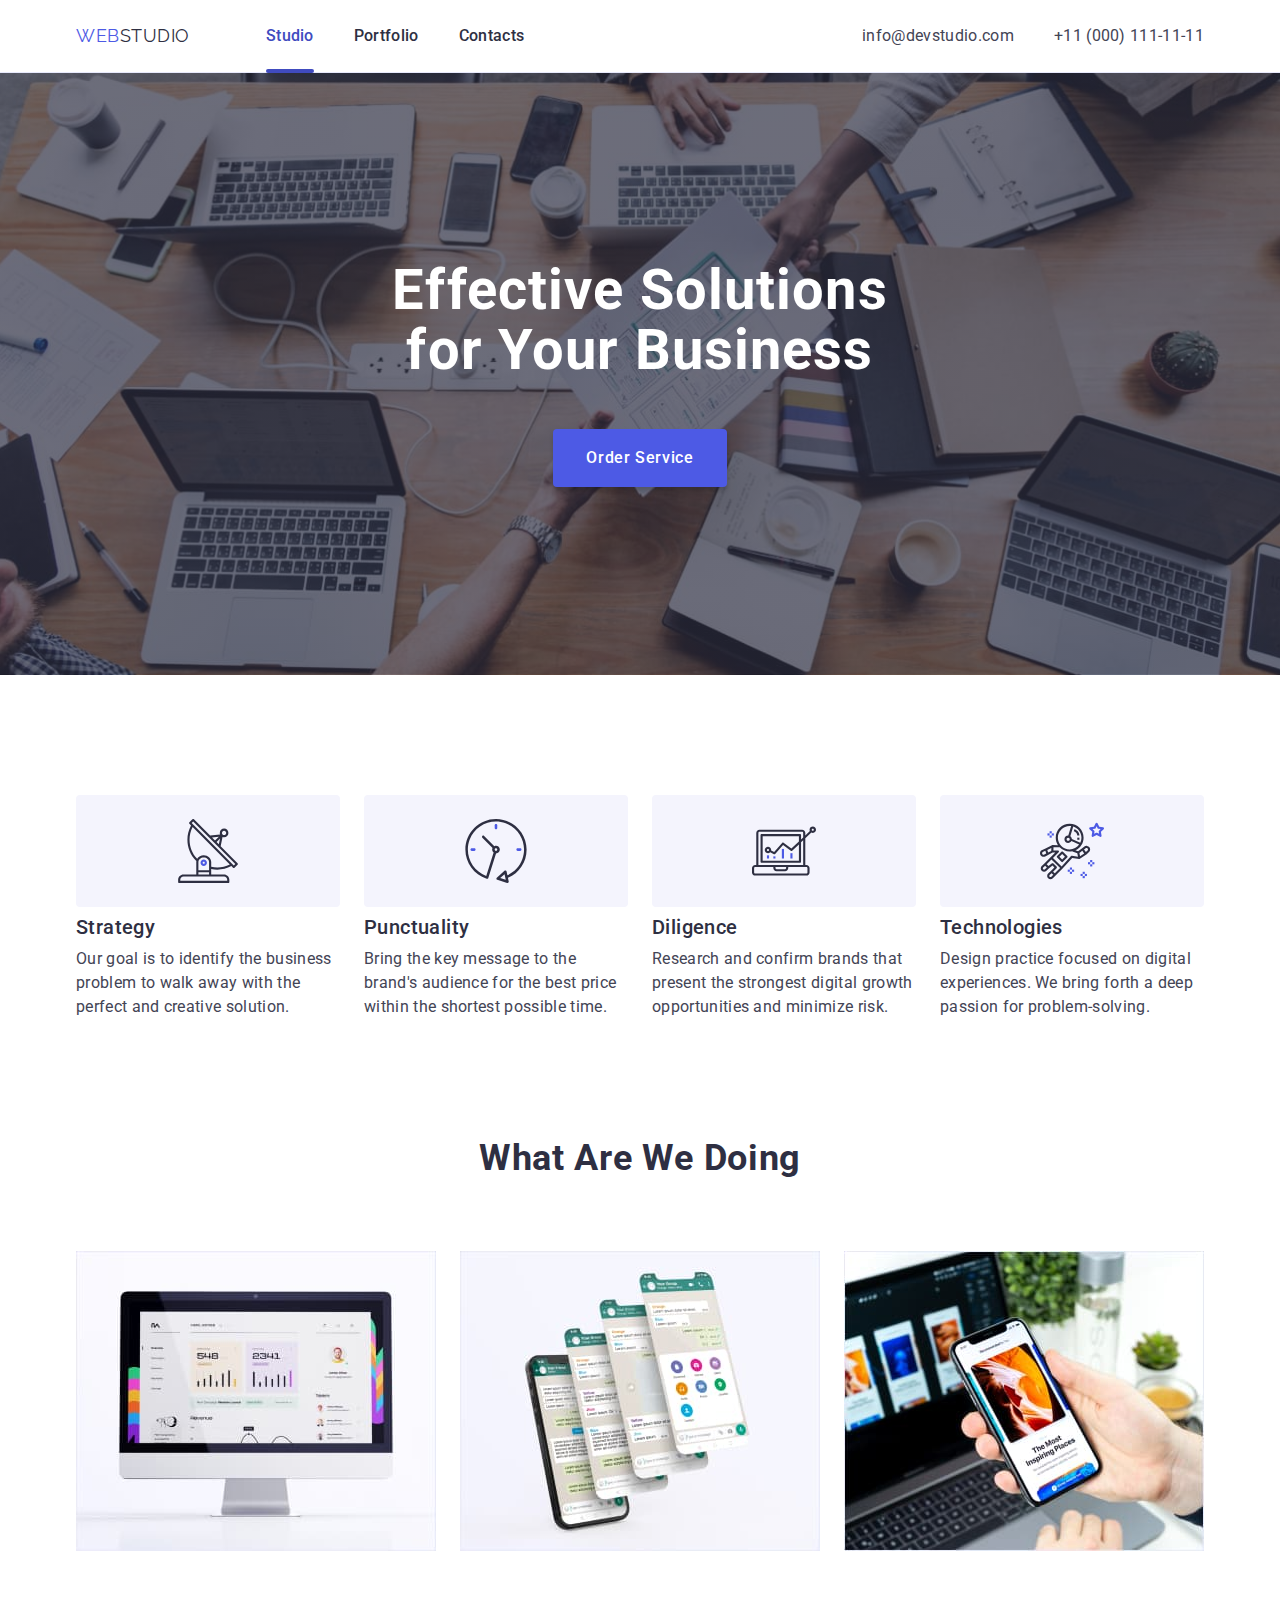
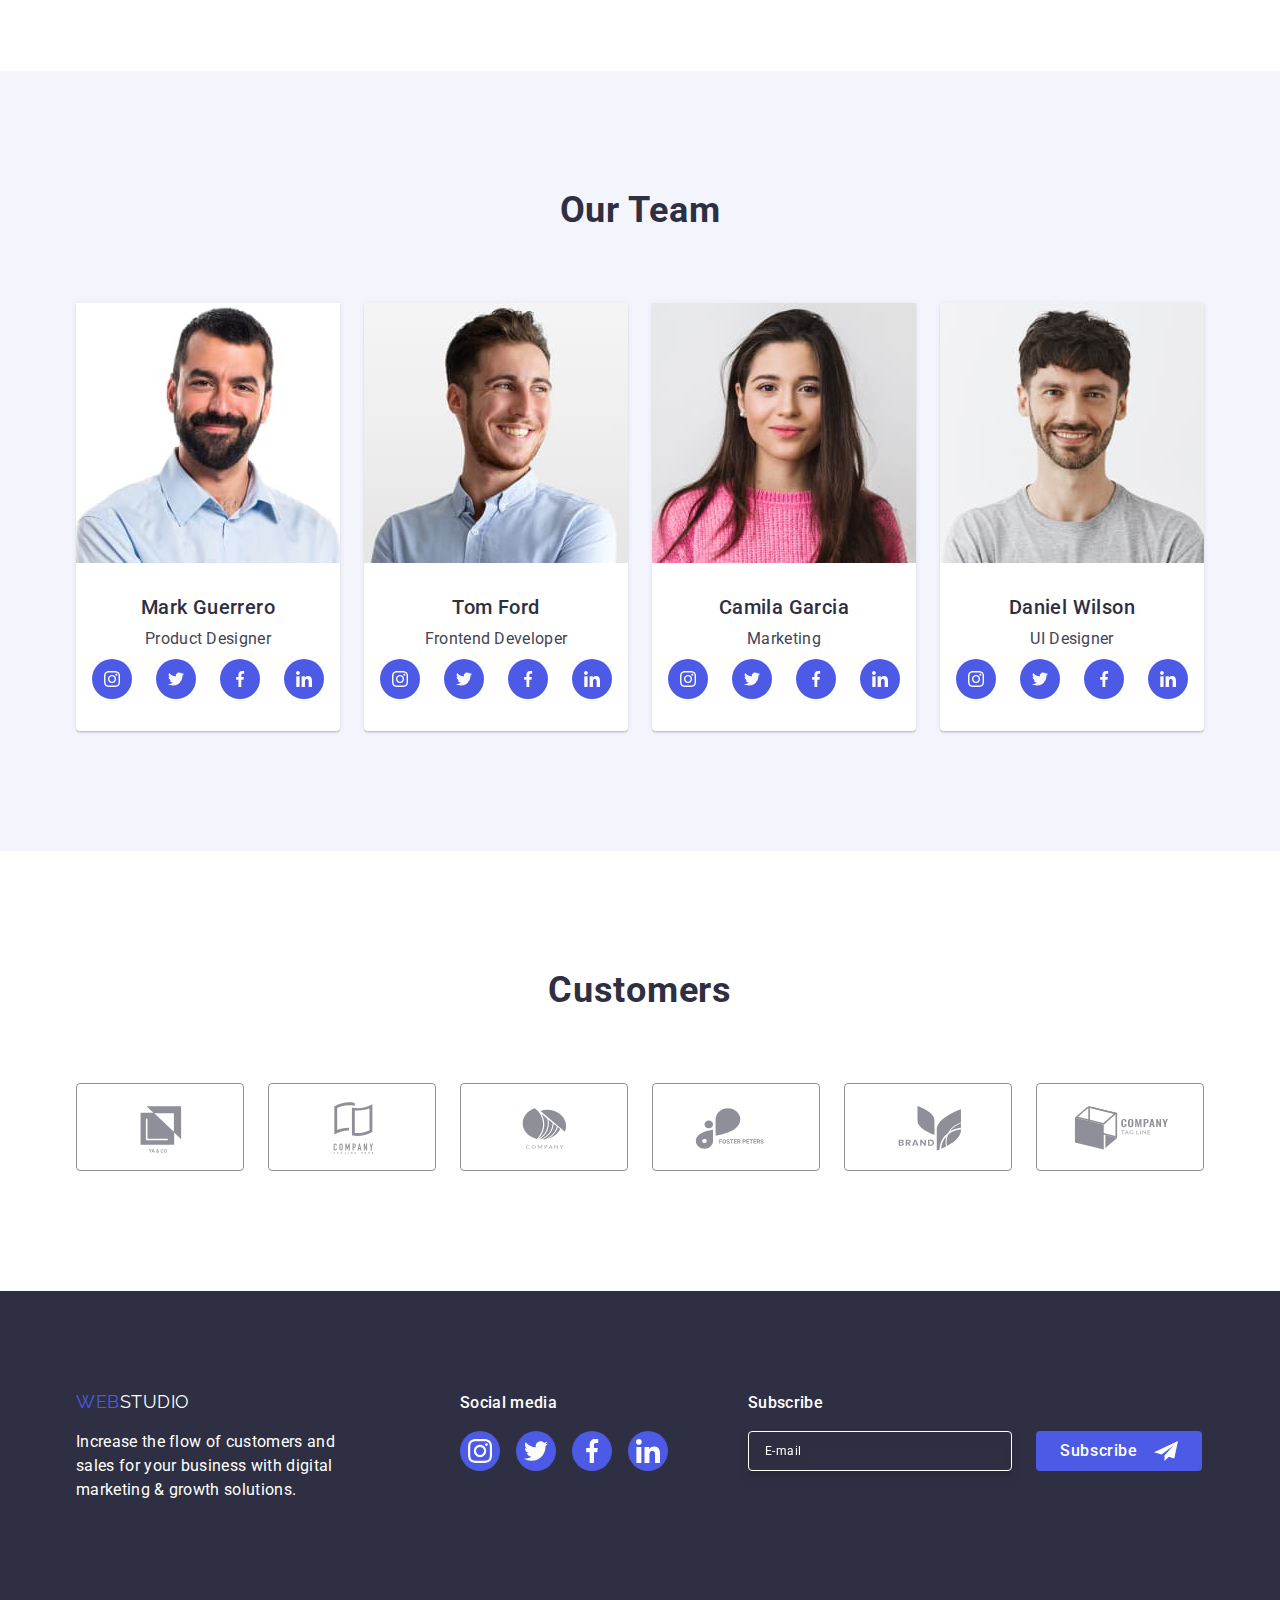
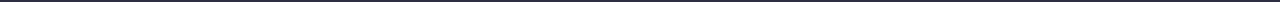
==== commit 7d262fd5: "href issues" ====
--- a/index.html
+++ b/index.html
@@ -541,13 +541,13 @@
                 name="email"
                 placeholder="E-mail"
               />
-              <button class="subscribe-input-button" type="button">
-                Subscribe
-                <svg class="subscribe-input-icon" width="24" height="24">
-                  <use href="./images/icons.svg#airplane"></use>
-                </svg>
-              </button>
             </label>
+            <button class="subscribe-input-button" type="button">
+              Subscribe
+              <svg class="subscribe-input-icon" width="24" height="24">
+                <use href="./images/icons.svg#airplane"></use>
+              </svg>
+            </button>
           </form>
         </div>
       </div>
@@ -573,7 +573,7 @@
           <div class="modal-form-container">
             <label class="form-labels" for="user-phone"> Phone </label>
             <div class="form-labels-input-icons">
-              <input class="form-inputs" type="tel" id="user-phone" />
+              <input class="form-inputs" type="tel" name="user-phone" id="user-phone" />
               <svg class="modal-input-icon" width="18" height="24">
                 <use href="./images/icons.svg#icon-phone"></use>
               </svg>
@@ -582,17 +582,20 @@
           <div class="modal-form-container">
             <label class="form-labels" for="user-email"> Email </label>
             <div class="form-labels-input-icons">
-              <input class="form-inputs" type="email" id="user-email" />
+              <input class="form-inputs" type="email" name="user-email" id="user-email" />
               <svg class="modal-input-icon" width="18" height="24">
                 <use href="./images/icons.svg#icon-email"></use>
               </svg>
             </div>
           </div>
           <div class="form-textarea">
-            <label class="form-labels-textarea" for="user-comment"> Comment </label>
+            <label class="form-labels form-labels-textarea" for="user-comment">
+              Comment
+            </label>
             <textarea
               class="form-textarea-input"
               placeholder="Text input"
+              name="user-textarea"
               id="user-comment"
             ></textarea>
           </div>
@@ -617,7 +620,7 @@
               >
             </label>
           </div>
-          <button class="form-submit-button" type="submit">Submit</button>
+          <button class="form-submit-button" type="submit">Send</button>
         </form>
       </div>
     </div>
--- a/css/styles.css
+++ b/css/styles.css
@@ -453,7 +453,6 @@
 
   padding-top: 100px;
   padding-bottom: 100px;
-  padding-right: 159px;
 }
 
 .logo-text {
@@ -498,7 +497,6 @@
 
 .social-media-list {
   display: flex;
-  flex-wrap: wrap;
   gap: 16px;
 }
 
@@ -538,8 +536,6 @@
 }
 
 .subscribe-form {
-  display: flex;
-  gap: 24px;
   margin-left: 80px;
 }
 
@@ -580,6 +576,11 @@
   letter-spacing: 0.04em;
 }
 
+.subscribe-input-form {
+  display: flex;
+  gap: 24px;
+}
+
 .subscribe-input-form-label {
   display: flex;
   gap: 24px;
@@ -789,16 +790,15 @@
   margin-bottom: 16px;
 }
 
-/* .modal-form {
+.modal-form {
   display: flex;
   flex-direction: column;
-  gap: 8px;
-} */
+}
 
 .modal-form-container {
   display: flex;
   flex-direction: column;
-  gap: 8px;
+  margin-bottom: 8px;
 }
 
 .form-labels {
@@ -808,6 +808,7 @@
   font-weight: 400;
   line-height: 1.17;
   letter-spacing: 0.04em;
+  margin-bottom: 4px;
 }
 
 .form-labels-input-icons {
@@ -861,6 +862,10 @@
   letter-spacing: 0.04em;
 }
 
+.form-textarea {
+  margin-bottom: 16px;
+}
+
 .form-textarea-input {
   width: 100%;
   height: 120px;
@@ -868,7 +873,7 @@
   font-size: 12px;
   line-height: 1.17;
   letter-spacing: 0.04em;
-  color: var(--dark);
+  color: rgba(46, 47, 66, 0.4);
 
   border: 1px solid rgba(46, 47, 66, 0.4);
   border-radius: 4px;
@@ -880,6 +885,13 @@
   resize: none;
 
   transition: border-color 250ms cubic-bezier(0.4, 0, 0.2, 1);
+}
+
+.form-textarea-input::placeholder {
+  color: var(--navyblue-modal, rgba(46, 47, 66, 0.4));
+  font-size: 12px;
+  line-height: 1.16;
+  letter-spacing: 0.04em;
 }
 
 .form-textarea-input:focus,
@@ -906,8 +918,8 @@
 }
 
 .form-checkbox-input:checked + .form-labels .form-checkbox-span {
-  background-color: var(--primary-brand);
-  border-color: var(--primary-brand);
+  background-color: var(--pressed-state);
+  border: none;
   fill: var(--light);
 }
 
@@ -917,6 +929,9 @@
 
 .form-submit-button {
   display: block;
+  margin: 0 auto;
+  padding: 16px 32px;
+
   min-width: 169px;
   height: 56px;
   font-weight: 500;
@@ -932,6 +947,7 @@
   background-color: var(--primary-brand);
   border: none;
   border-radius: 4px;
+  box-shadow: 0px 4px 4px 0px rgba(0, 0, 0, 0.15);
 
   transition: background-color 250ms cubic-bezier(0.4, 0, 0.2, 1);
 }
